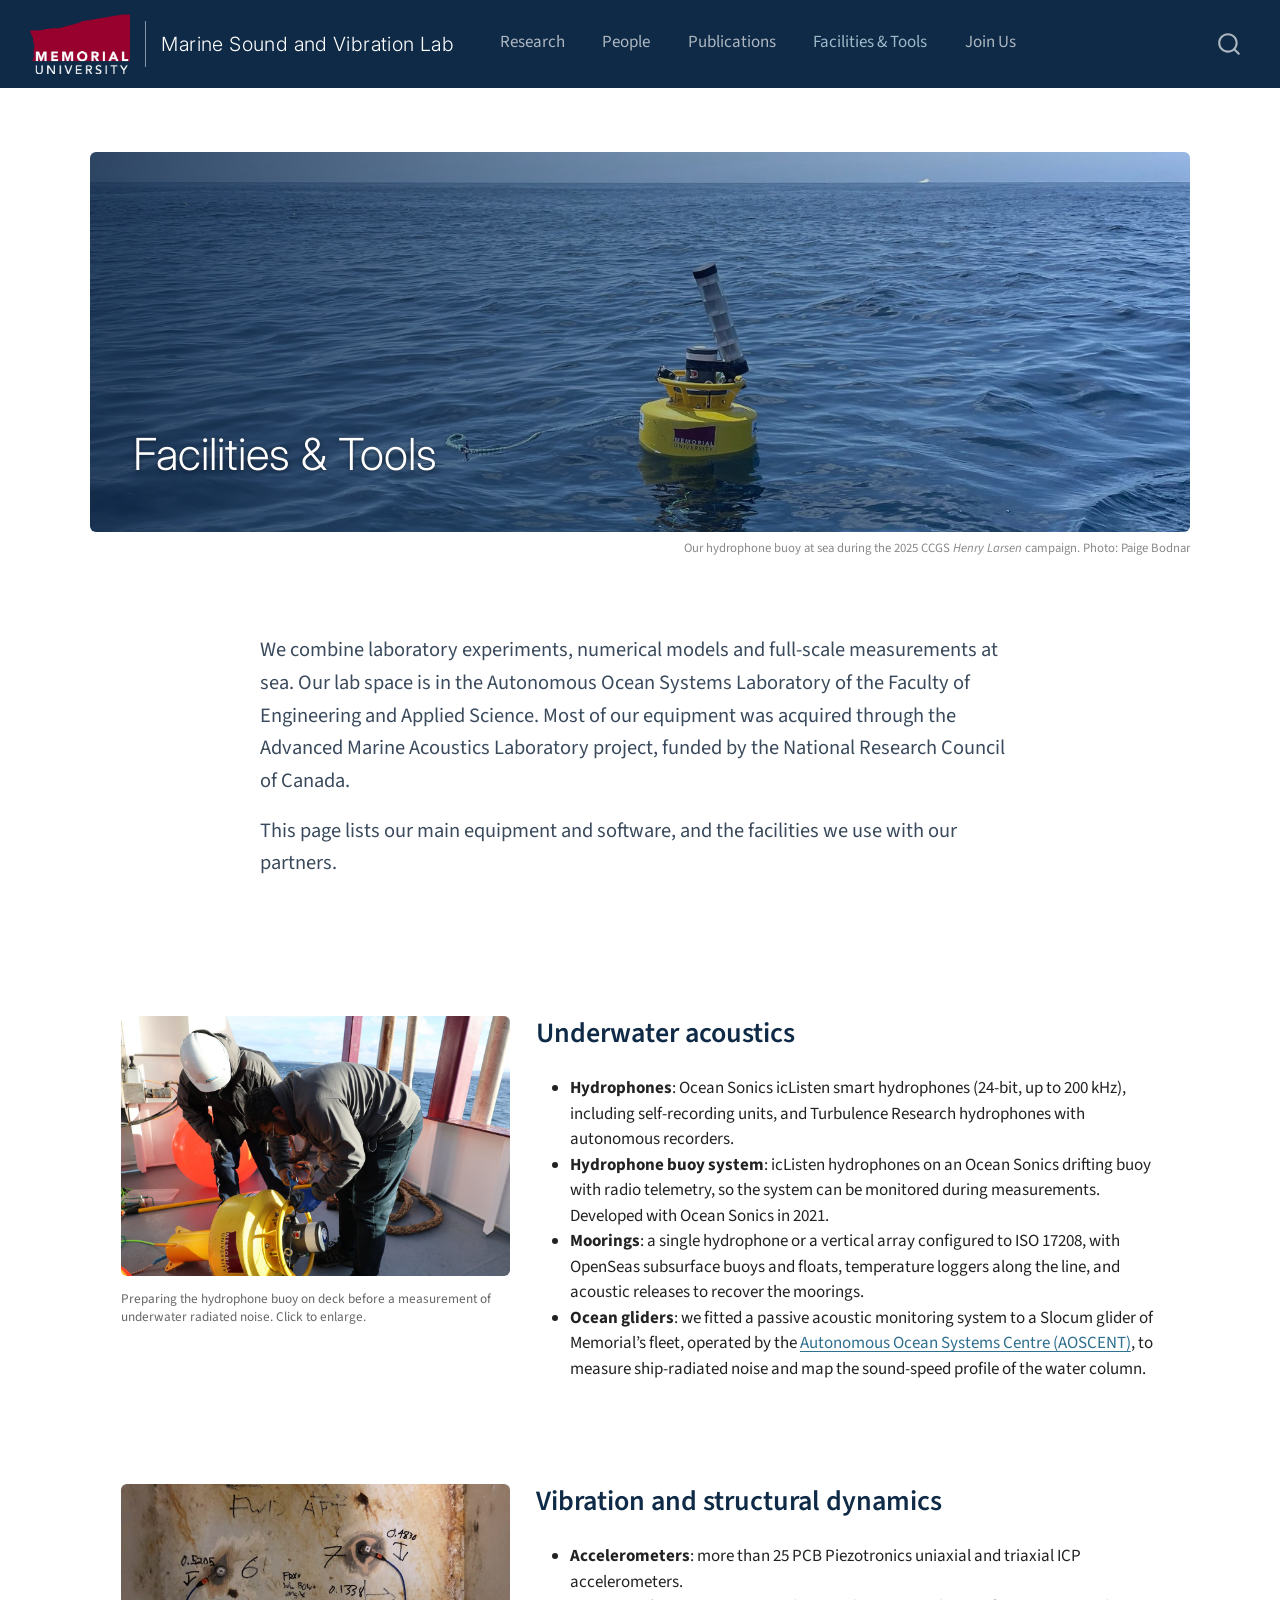
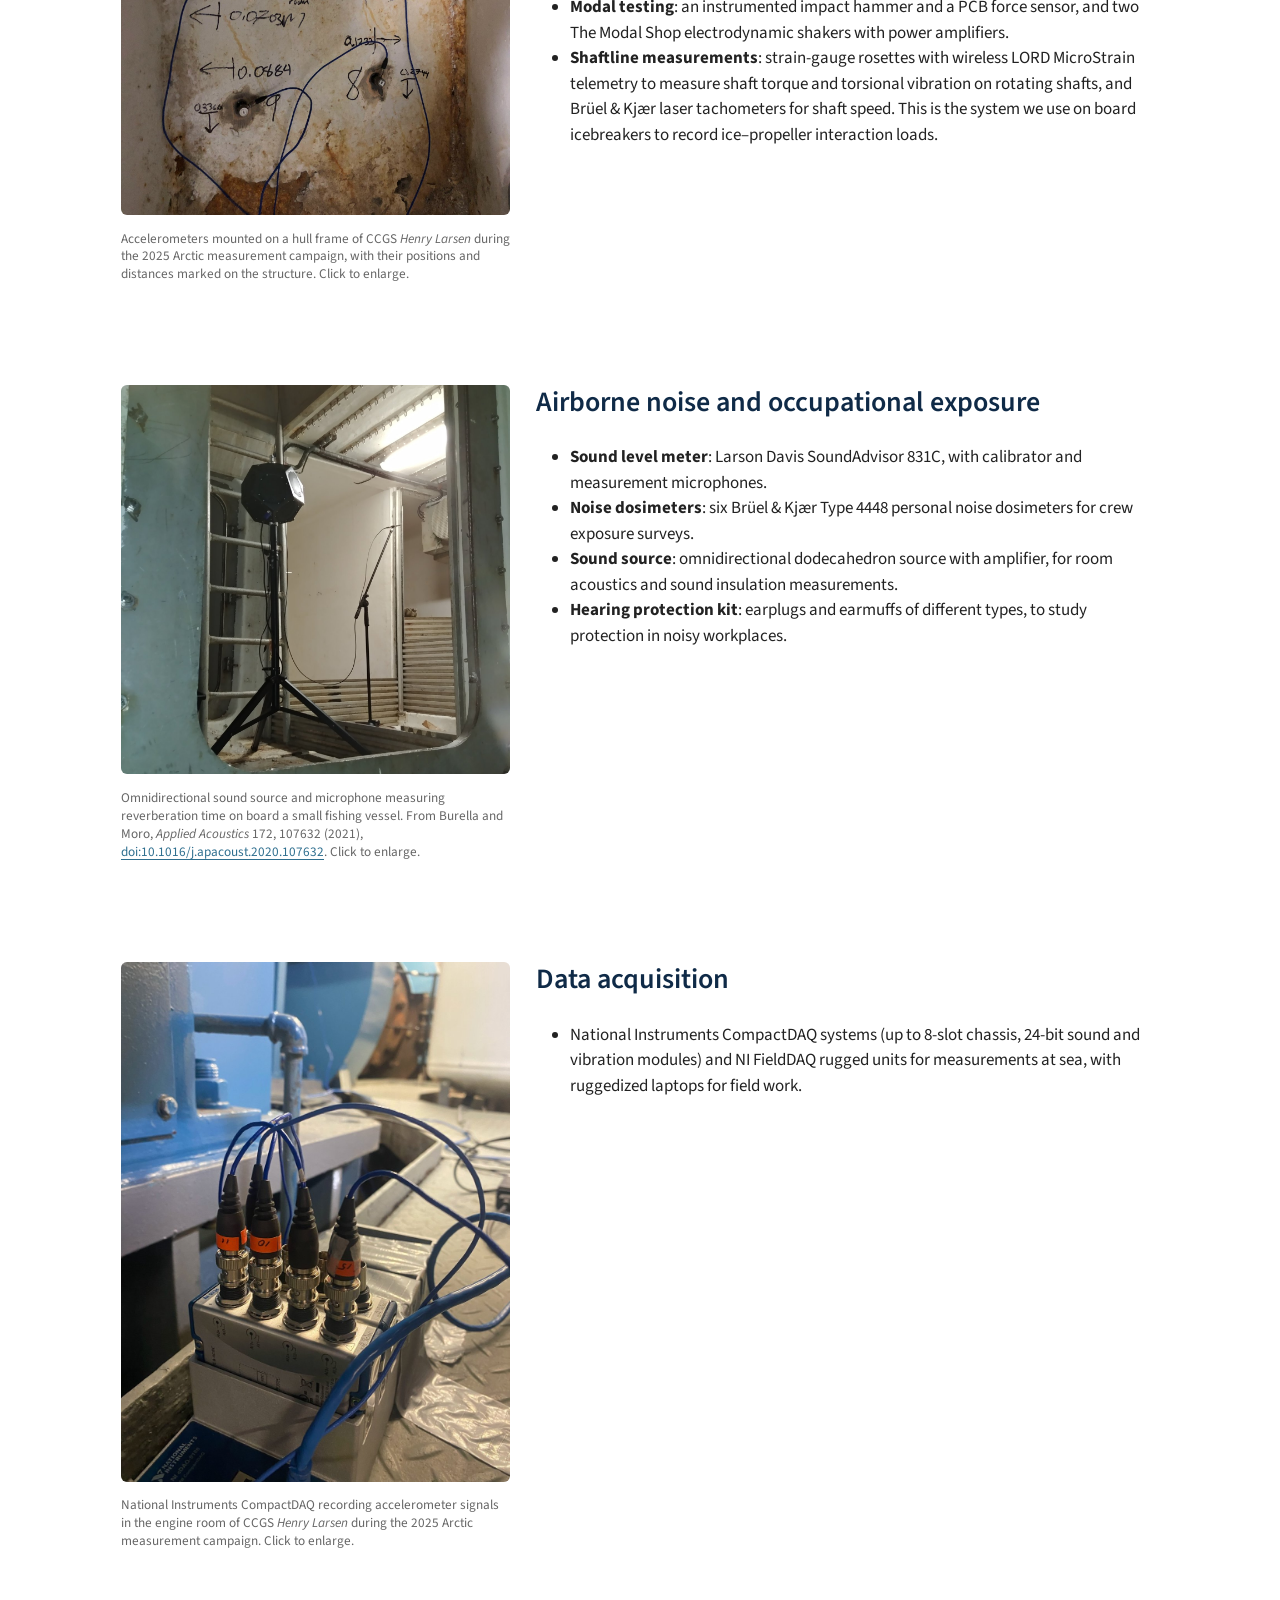
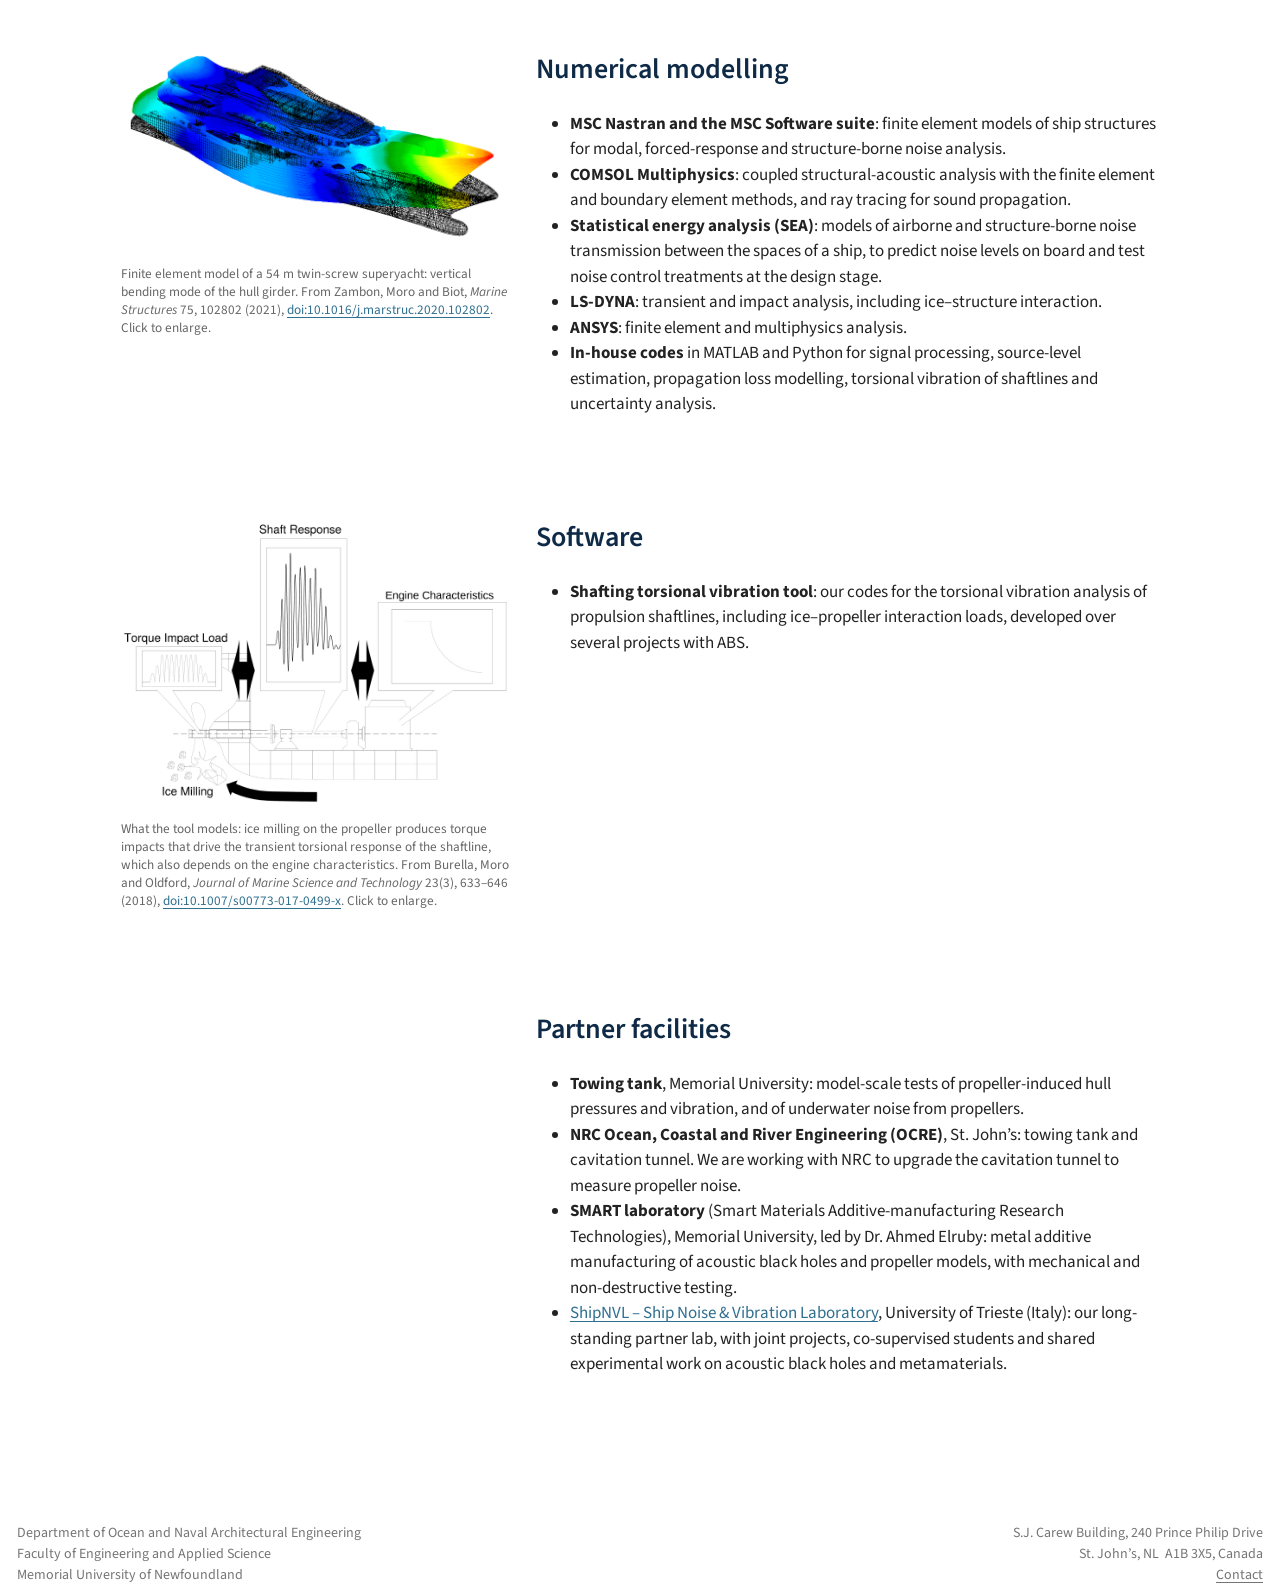
==== facilities.html @ edc59d56 "Built site for gh-pages" ====
<!DOCTYPE html>
<html xmlns="http://www.w3.org/1999/xhtml" lang="en" xml:lang="en"><head>

<meta charset="utf-8">
<meta name="generator" content="quarto-1.11.9">

<meta name="viewport" content="width=device-width, initial-scale=1.0, user-scalable=yes">


<title>Facilities &amp; Tools – Marine Sound and Vibration Lab</title>
<style>
/* Default styles provided by pandoc.
** See https://pandoc.org/MANUAL.html#variables-for-html for config info.
*/
span.smallcaps{font-variant: small-caps;}
div.columns{display: flex; gap: 1.5em;}
div.column{flex: auto;}
@media screen {
div.columns{gap: min(4vw, 1.5em);}
div.column{overflow-x: auto;}
}
div.hanging-indent{margin-left: 1.5em; text-indent: -1.5em;}
ul.task-list{list-style: none;}
ul.task-list li input[type="checkbox"] {
  width: 0.8em;
  margin: 0 0.8em 0.2em -1em; /* quarto-specific, see https://github.com/quarto-dev/quarto-cli/issues/4556 */ 
  vertical-align: middle;
}
</style>


<script src="site_libs/quarto-nav/quarto-nav.js"></script>
<script src="site_libs/quarto-nav/headroom.min.js"></script>
<script src="site_libs/clipboard/clipboard.min.js"></script>
<script src="site_libs/quarto-search/autocomplete.umd.js"></script>
<script src="site_libs/quarto-search/fuse.min.js"></script>
<script src="site_libs/quarto-search/quarto-search.js"></script>
<meta name="quarto:offset" content="./">
<link href="./images/favicon-msvl.png" rel="icon" type="image/png">
<script src="site_libs/quarto-html/quarto.js" type="module"></script>
<script src="site_libs/quarto-html/tabsets/tabsets.js" type="module"></script>
<script src="site_libs/quarto-html/scrollable-regions/scrollable-regions.js" type="module"></script>
<script src="site_libs/quarto-html/popper.min.js"></script>
<script src="site_libs/quarto-html/tippy.umd.min.js"></script>
<script src="site_libs/quarto-html/anchor.min.js"></script>
<link href="site_libs/quarto-html/tippy.css" rel="stylesheet">
<link href="site_libs/quarto-html/quarto-syntax-highlighting-63b5708e65d6cd79cd7618c58d0c21e7.css" rel="stylesheet" id="quarto-text-highlighting-styles">
<script src="site_libs/bootstrap/bootstrap.min.js"></script>
<link href="site_libs/bootstrap/bootstrap-icons.css" rel="stylesheet">
<link href="site_libs/bootstrap/bootstrap-6a48e22c95ae61c254e69b6c2d046a17.min.css" rel="stylesheet" append-hash="true" id="quarto-bootstrap" data-mode="light">
<script src="site_libs/quarto-contrib/glightbox/glightbox.min.js"></script>
<link href="site_libs/quarto-contrib/glightbox/glightbox.min.css" rel="stylesheet">
<link href="site_libs/quarto-contrib/glightbox/lightbox.css" rel="stylesheet">
<script id="quarto-search-options" type="application/json">{
  "location": "navbar",
  "copy-button": false,
  "collapse-after": 3,
  "panel-placement": "end",
  "type": "overlay",
  "limit": 50,
  "keyboard-shortcut": [
    "f",
    "/",
    "s"
  ],
  "show-item-context": false,
  "language": {
    "search-no-results-text": "No results",
    "search-matching-documents-text": "matching documents",
    "search-copy-link-title": "Copy link to search",
    "search-hide-matches-text": "Hide additional matches",
    "search-more-match-text": "more match in this document",
    "search-more-matches-text": "more matches in this document",
    "search-clear-button-title": "Clear",
    "search-text-placeholder": "",
    "search-detached-cancel-button-title": "Cancel",
    "search-submit-button-title": "Submit",
    "search-label": "Search"
  }
}</script>
<style>html{ scroll-behavior: smooth; }</style>


</head>

<body class="nav-fixed fullcontent quarto-light"><a id="quarto-skip-link" class="visually-hidden-focusable" href="#quarto-document-content">Skip to main content</a>

<div id="quarto-search-results"></div>
  <header id="quarto-header" class="headroom fixed-top">
    <nav class="navbar navbar-expand-lg " data-bs-theme="dark" aria-label="Site">
      <div class="navbar-container container-fluid">
      <div class="navbar-brand-container mx-auto">
    <a href="https://www.mun.ca" class="navbar-brand navbar-brand-logo">
    <img src="./images/MUN_Logo_Pantone_white_text.png" alt="" class="navbar-logo light-content">
    <img src="./images/MUN_Logo_Pantone_white_text.png" alt="" class="navbar-logo dark-content">
    </a>
  </div>
          <button class="navbar-toggler" type="button" data-bs-toggle="collapse" data-bs-target="#navbarCollapse" aria-controls="navbarCollapse" aria-expanded="false" aria-label="Toggle navigation" onclick="if (window.quartoToggleHeadroom) { window.quartoToggleHeadroom(); }">
  <span class="navbar-toggler-icon"></span>
</button>
          <div class="collapse navbar-collapse" id="navbarCollapse">
            <ul class="navbar-nav navbar-nav-scroll me-auto">
  <li class="nav-item">
    <a class="nav-link" href="./index.html"> 
<span class="menu-text">Marine Sound and Vibration Lab</span></a>
  </li>  
  <li class="nav-item">
    <a class="nav-link" href="./research.html"> 
<span class="menu-text">Research</span></a>
  </li>  
  <li class="nav-item">
    <a class="nav-link" href="./people.html"> 
<span class="menu-text">People</span></a>
  </li>  
  <li class="nav-item">
    <a class="nav-link" href="./publications.html"> 
<span class="menu-text">Publications</span></a>
  </li>  
  <li class="nav-item">
    <a class="nav-link active" href="./facilities.html" aria-current="page"> 
<span class="menu-text">Facilities &amp; Tools</span></a>
  </li>  
  <li class="nav-item">
    <a class="nav-link" href="./join.html"> 
<span class="menu-text">Join Us</span></a>
  </li>  
</ul>
          </div> <!-- /navcollapse -->
            <div class="quarto-navbar-tools">
</div>
            <div id="quarto-search" class="" title="Search"></div>
      </div> <!-- /container-fluid -->
    </nav>
</header>
<!-- content -->
<div id="quarto-content" class="quarto-container page-columns page-rows-contents page-layout-article page-navbar">
<!-- sidebar -->
<!-- margin-sidebar -->
    
<!-- main -->
<main class="content page-columns page-full" id="quarto-document-content" tabindex="-1"><header id="title-block-header" class="quarto-title-block"></header>




<style>
.facilities-banner { background-image:
  linear-gradient(90deg, rgba(12,35,64,.80) 0%, rgba(12,35,64,.40) 45%, rgba(12,35,64,0) 100%),
  url("images/facilities-banner-buoy-level.jpg");
  min-height: 380px; margin-top: 1rem; margin-bottom: 0; align-items: flex-end; background-position: center 50%; }
.facilities-banner h1 { font-family: 'Inter', sans-serif; font-weight: 300; font-size: 2.6rem; margin: 0; text-shadow: 0 1px 4px rgba(0,0,0,.45); }
@media (max-width: 768px) { .facilities-banner { min-height: 240px; } }
.banner-credit { font-size: .75rem; color: #888; text-align: right; margin-top: .4rem; }
</style>
<section id="facilities-tools" class="level1 hero hero-photo facilities-banner column-page">
<h1>Facilities &amp; Tools</h1>
</section>
<div class="banner-credit column-page">
<p>Our hydrophone buoy at sea during the 2025 CCGS <em>Henry Larsen</em> campaign. Photo: Paige Bodnar</p>
</div>
<div class="intro">
<p>We combine laboratory experiments, numerical models and full-scale measurements at sea. Our lab space is in the Autonomous Ocean Systems Laboratory of the Faculty of Engineering and Applied Science. Most of our equipment was acquired through the Advanced Marine Acoustics Laboratory project, funded by the National Research Council of Canada.</p>
<p>This page lists our main equipment and software, and the facilities we use with our partners.</p>
</div>
<div class="theme">
<div class="quarto-figure quarto-figure-center">
<figure class="figure">
<p><a href="images/facilities-buoy.jpg" class="lightbox" data-gallery="quarto-lightbox-gallery-1" title="Preparing the hydrophone buoy on deck before a measurement of underwater radiated noise. Click to enlarge."><img src="images/facilities-buoy.jpg" class="img-fluid figure-img" alt="Two researchers on a ship deck fitting a hydrophone to the yellow Memorial University buoy"></a></p>
<figcaption>Preparing the hydrophone buoy on deck before a measurement of underwater radiated noise. Click to enlarge.</figcaption>
</figure>
</div>
<section id="underwater-acoustics" class="level2">
<h2 class="anchored" data-anchor-id="underwater-acoustics">Underwater acoustics</h2>
<ul>
<li><strong>Hydrophones</strong>: Ocean Sonics icListen smart hydrophones (24-bit, up to 200 kHz), including self-recording units, and Turbulence Research hydrophones with autonomous recorders.</li>
<li><strong>Hydrophone buoy system</strong>: icListen hydrophones on an Ocean Sonics drifting buoy with radio telemetry, so the system can be monitored during measurements. Developed with Ocean Sonics in 2021.</li>
<li><strong>Moorings</strong>: a single hydrophone or a vertical array configured to ISO 17208, with OpenSeas subsurface buoys and floats, temperature loggers along the line, and acoustic releases to recover the moorings.</li>
<li><strong>Ocean gliders</strong>: we fitted a passive acoustic monitoring system to a Slocum glider of Memorial’s fleet, operated by the <a href="https://mun.ca/engineering/research/centres-and-facilities/research-laboratories/ocean-and-naval-architecture-engineering/autonomous-ocean-systems-centre-aoscent/">Autonomous Ocean Systems Centre (AOSCENT)</a>, to measure ship-radiated noise and map the sound-speed profile of the water column.</li>
</ul>
</section>
</div>
<div class="theme">
<div class="quarto-figure quarto-figure-center">
<figure class="figure">
<p><a href="images/facilities-accelerometers.jpg" class="lightbox" data-gallery="quarto-lightbox-gallery-2" title="Accelerometers mounted on a hull frame of CCGS Henry Larsen during the 2025 Arctic measurement campaign, with their positions and distances marked on the structure. Click to enlarge."><img src="images/facilities-accelerometers.jpg" class="img-fluid figure-img" alt="Four accelerometers with blue cables glued to a painted steel hull frame, with hand-written position numbers and distances"></a></p>
<figcaption>Accelerometers mounted on a hull frame of CCGS <em>Henry Larsen</em> during the 2025 Arctic measurement campaign, with their positions and distances marked on the structure. Click to enlarge.</figcaption>
</figure>
</div>
<section id="vibration-and-structural-dynamics" class="level2">
<h2 class="anchored" data-anchor-id="vibration-and-structural-dynamics">Vibration and structural dynamics</h2>
<ul>
<li><strong>Accelerometers</strong>: more than 25 PCB Piezotronics uniaxial and triaxial ICP accelerometers.</li>
<li><strong>Modal testing</strong>: an instrumented impact hammer and a PCB force sensor, and two The Modal Shop electrodynamic shakers with power amplifiers.</li>
<li><strong>Shaftline measurements</strong>: strain-gauge rosettes with wireless LORD MicroStrain telemetry to measure shaft torque and torsional vibration on rotating shafts, and Brüel &amp; Kjær laser tachometers for shaft speed. This is the system we use on board icebreakers to record ice–propeller interaction loads.</li>
</ul>
</section>
</div>
<div class="theme">
<div class="quarto-figure quarto-figure-center">
<figure class="figure">
<p><a href="images/facilities-dodecahedron.jpg" class="lightbox" data-gallery="quarto-lightbox-gallery-3" title="Omnidirectional sound source and microphone measuring reverberation time on board a small fishing vessel. From Burella and Moro, Applied Acoustics 172, 107632 (2021), doi:10.1016/j.apacoust.2020.107632. Click to enlarge."><img src="images/facilities-dodecahedron.jpg" class="img-fluid figure-img" alt="Dodecahedron loudspeaker on a tripod and a microphone on a stand inside a compartment of a fishing vessel"></a></p>
<figcaption>Omnidirectional sound source and microphone measuring reverberation time on board a small fishing vessel. From Burella and Moro, <em>Applied Acoustics</em> 172, 107632 (2021), <a href="https://doi.org/10.1016/j.apacoust.2020.107632">doi:10.1016/j.apacoust.2020.107632</a>. Click to enlarge.</figcaption>
</figure>
</div>
<section id="airborne-noise-and-occupational-exposure" class="level2">
<h2 class="anchored" data-anchor-id="airborne-noise-and-occupational-exposure">Airborne noise and occupational exposure</h2>
<ul>
<li><strong>Sound level meter</strong>: Larson Davis SoundAdvisor 831C, with calibrator and measurement microphones.</li>
<li><strong>Noise dosimeters</strong>: six Brüel &amp; Kjær Type 4448 personal noise dosimeters for crew exposure surveys.</li>
<li><strong>Sound source</strong>: omnidirectional dodecahedron source with amplifier, for room acoustics and sound insulation measurements.</li>
<li><strong>Hearing protection kit</strong>: earplugs and earmuffs of different types, to study protection in noisy workplaces.</li>
</ul>
</section>
</div>
<div class="theme">
<div class="quarto-figure quarto-figure-center">
<figure class="figure">
<p><a href="images/facilities-daq.jpg" class="lightbox" data-gallery="quarto-lightbox-gallery-4" title="National Instruments CompactDAQ recording accelerometer signals in the engine room of CCGS Henry Larsen during the 2025 Arctic measurement campaign. Click to enlarge."><img src="images/facilities-daq.jpg" class="img-fluid figure-img" alt="Grey NI 9234 data acquisition module with four labelled BNC cables, on a CompactDAQ chassis in an engine room"></a></p>
<figcaption>National Instruments CompactDAQ recording accelerometer signals in the engine room of CCGS <em>Henry Larsen</em> during the 2025 Arctic measurement campaign. Click to enlarge.</figcaption>
</figure>
</div>
<section id="data-acquisition" class="level2">
<h2 class="anchored" data-anchor-id="data-acquisition">Data acquisition</h2>
<ul>
<li>National Instruments CompactDAQ systems (up to 8-slot chassis, 24-bit sound and vibration modules) and NI FieldDAQ rugged units for measurements at sea, with ruggedized laptops for field work.</li>
</ul>
</section>
</div>
<div class="theme">
<div class="quarto-figure quarto-figure-center">
<figure class="figure">
<p><a href="images/fe-superyacht-bending.png" class="lightbox" data-gallery="quarto-lightbox-gallery-5" title="Finite element model of a 54 m twin-screw superyacht: vertical bending mode of the hull girder. From Zambon, Moro and Biot, Marine Structures 75, 102802 (2021), doi:10.1016/j.marstruc.2020.102802. Click to enlarge."><img src="images/fe-superyacht-bending.png" class="img-fluid figure-img" alt="Finite element model of a superyacht showing the deformed shape of the hull in its vertical bending mode, coloured by displacement"></a></p>
<figcaption>Finite element model of a 54 m twin-screw superyacht: vertical bending mode of the hull girder. From Zambon, Moro and Biot, <em>Marine Structures</em> 75, 102802 (2021), <a href="https://doi.org/10.1016/j.marstruc.2020.102802">doi:10.1016/j.marstruc.2020.102802</a>. Click to enlarge.</figcaption>
</figure>
</div>
<section id="numerical-modelling" class="level2">
<h2 class="anchored" data-anchor-id="numerical-modelling">Numerical modelling</h2>
<ul>
<li><strong>MSC Nastran and the MSC Software suite</strong>: finite element models of ship structures for modal, forced-response and structure-borne noise analysis.</li>
<li><strong>COMSOL Multiphysics</strong>: coupled structural-acoustic analysis with the finite element and boundary element methods, and ray tracing for sound propagation.</li>
<li><strong>Statistical energy analysis (SEA)</strong>: models of airborne and structure-borne noise transmission between the spaces of a ship, to predict noise levels on board and test noise control treatments at the design stage.</li>
<li><strong>LS-DYNA</strong>: transient and impact analysis, including ice–structure interaction.</li>
<li><strong>ANSYS</strong>: finite element and multiphysics analysis.</li>
<li><strong>In-house codes</strong> in MATLAB and Python for signal processing, source-level estimation, propagation loss modelling, torsional vibration of shaftlines and uncertainty analysis.</li>
</ul>
</section>
</div>
<div class="theme">
<div class="quarto-figure quarto-figure-center">
<figure class="figure">
<p><a href="images/software-shaftline-schematic.png" class="lightbox" data-gallery="quarto-lightbox-gallery-6" title="What the tool models: ice milling on the propeller produces torque impacts that drive the transient torsional response of the shaftline, which also depends on the engine characteristics. From Burella, Moro and Oldford, Journal of Marine Science and Technology 23(3), 633–646 (2018), doi:10.1007/s00773-017-0499-x. Click to enlarge."><img src="images/software-shaftline-schematic.png" class="img-fluid figure-img" alt="Schematic of a ship propulsion shaftline from propeller to engine, with inset plots of the ice-induced torque impact load, the shaft torsional response and the engine torque-speed characteristic"></a></p>
<figcaption>What the tool models: ice milling on the propeller produces torque impacts that drive the transient torsional response of the shaftline, which also depends on the engine characteristics. From Burella, Moro and Oldford, <em>Journal of Marine Science and Technology</em> 23(3), 633–646 (2018), <a href="https://doi.org/10.1007/s00773-017-0499-x">doi:10.1007/s00773-017-0499-x</a>. Click to enlarge.</figcaption>
</figure>
</div>
<section id="software" class="level2">
<h2 class="anchored" data-anchor-id="software">Software</h2>
<ul>
<li><strong>Shafting torsional vibration tool</strong>: our codes for the torsional vibration analysis of propulsion shaftlines, including ice–propeller interaction loads, developed over several projects with ABS. <!-- Add the link to the repository here when the tool is released. --></li>
</ul>
</section>
</div>
<div class="theme">
<div>

</div>
<section id="partner-facilities" class="level2">
<h2 class="anchored" data-anchor-id="partner-facilities">Partner facilities</h2>
<ul>
<li><strong>Towing tank</strong>, Memorial University: model-scale tests of propeller-induced hull pressures and vibration, and of underwater noise from propellers.</li>
<li><strong>NRC Ocean, Coastal and River Engineering (OCRE)</strong>, St.&nbsp;John’s: towing tank and cavitation tunnel. We are working with NRC to upgrade the cavitation tunnel to measure propeller noise.</li>
<li><strong>SMART laboratory</strong> (Smart Materials Additive-manufacturing Research Technologies), Memorial University, led by Dr.&nbsp;Ahmed Elruby: metal additive manufacturing of acoustic black holes and propeller models, with mechanical and non-destructive testing.</li>
<li><a href="https://shipnvl.units.it">ShipNVL – Ship Noise &amp; Vibration Laboratory</a>, University of Trieste (Italy): our long-standing partner lab, with joint projects, co-supervised students and shared experimental work on acoustic black holes and metamaterials.</li>
</ul>
</section>
</div>



</main> <!-- /main -->
<!-- Builds email links when a person views the page, so simple spam bots can't read the address. -->
<script>
document.addEventListener('DOMContentLoaded', function () {
  document.querySelectorAll('.obf-email').forEach(function (el) {
    var addr = el.dataset.u + '@' + el.dataset.d;
    var a = document.createElement('a');
    a.href = 'mailto:' + addr + (el.dataset.s ? '?subject=' + encodeURIComponent(el.dataset.s) : '');
    a.textContent = addr;
    a.style.fontWeight = '600';
    el.replaceWith(a);
  });
});
</script>
<script id="quarto-html-after-body" type="application/javascript">
  window.document.addEventListener("DOMContentLoaded", function (event) {
    const icon = "";
    const anchorJS = new window.AnchorJS();
    anchorJS.options = {
      placement: 'right',
      icon: icon
    };
    anchorJS.add('.anchored');
    const isCodeAnnotation = (el) => {
      for (const clz of el.classList) {
        if (clz.startsWith('code-annotation-')) {                     
          return true;
        }
      }
      return false;
    }
    const onCopySuccess = function(e) {
      // button target
      const button = e.trigger;
      // don't keep focus
      button.blur();
      // flash "checked"
      button.classList.add('code-copy-button-checked');
      var currentTitle = button.getAttribute("title");
      button.setAttribute("title", "Copied!");
      let tooltip;
      if (window.bootstrap) {
        button.setAttribute("data-bs-toggle", "tooltip");
        button.setAttribute("data-bs-placement", "left");
        button.setAttribute("data-bs-title", "Copied!");
        tooltip = new bootstrap.Tooltip(button, 
          { trigger: "manual", 
            customClass: "code-copy-button-tooltip",
            offset: [0, -8]});
        tooltip.show();    
      }
      setTimeout(function() {
        if (tooltip) {
          tooltip.hide();
          button.removeAttribute("data-bs-title");
          button.removeAttribute("data-bs-toggle");
          button.removeAttribute("data-bs-placement");
        }
        button.setAttribute("title", currentTitle);
        button.classList.remove('code-copy-button-checked');
      }, 1000);
      // clear code selection
      e.clearSelection();
    }
    const getTextToCopy = function(trigger) {
      const outerScaffold = trigger.parentElement.cloneNode(true);
      const codeEl = outerScaffold.querySelector('code');
      for (const childEl of codeEl.children) {
        if (isCodeAnnotation(childEl)) {
          childEl.remove();
        }
      }
      return codeEl.innerText;
    }
    const clipboard = new window.ClipboardJS('.code-copy-button:not([data-in-quarto-modal])', {
      text: getTextToCopy
    });
    clipboard.on('success', onCopySuccess);
    if (window.document.getElementById('quarto-embedded-source-code-modal')) {
      const clipboardModal = new window.ClipboardJS('.code-copy-button[data-in-quarto-modal]', {
        text: getTextToCopy,
        container: window.document.getElementById('quarto-embedded-source-code-modal')
      });
      clipboardModal.on('success', onCopySuccess);
    }
      var localhostRegex = new RegExp(/^(?:http|https):\/\/localhost\:?[0-9]*\//);
      var mailtoRegex = new RegExp(/^mailto:/);
        var filterRegex = new RegExp("https:\/\/msvlab\.ca");
      var isInternal = (href) => {
          return filterRegex.test(href) || localhostRegex.test(href) || mailtoRegex.test(href);
      }
      // Inspect non-navigation links and adorn them if external
      window.quartoDecorateExternalLinks = function (root) {
     var links = (root || window.document).querySelectorAll('a[href]:not(.nav-link):not(.navbar-brand):not(.toc-action):not(.sidebar-link):not(.sidebar-item-toggle):not(.pagination-link):not(.no-external):not([aria-hidden]):not(.dropdown-item):not(.quarto-navigation-tool):not(.about-link)');
      for (var i=0; i<links.length; i++) {
        const link = links[i];
        if (!isInternal(link.href)) {
          // undo the damage that might have been done by quarto-nav.js in the case of
          // links that we want to consider external
          if (link.dataset.originalHref !== undefined) {
            link.href = link.dataset.originalHref;
          }
          if (!link.classList.contains('no-external-icon')) {
          }
        }
      }
      };
      window.quartoDecorateExternalLinks(window.document);
    // Esc closes the popup (WCAG 1.4.13) and focus leaving both trigger and
    // popup closes it (WCAG 2.4.11); tippy handles neither for interactive popups.
    const hideOnEscAndFocusOut = {
      name: 'hideOnEscAndFocusOut',
      defaultValue: true,
      fn(instance) {
        const dismiss = () => {
          // A show scheduled by the trigger delay would otherwise reopen it
          instance.clearDelayTimeouts();
          instance.hide();
        };
        const onKeyDown = (event) => {
          if (event.key !== 'Escape') {
            return;
          }
          // Keep Esc from also reaching page handlers (e.g. reveal.js overview),
          // except an open reveal.js slide menu, which Esc should close too.
          // The menu handles keys only when its keyboard option is on.
          const menuHandlesEsc = window.Reveal?.getPlugin?.('menu')?.isOpen() &&
            window.Reveal.getConfig().menu?.keyboard !== false;
          if (!menuHandlesEsc) {
            event.stopPropagation();
          }
          if (instance.popper.contains(window.document.activeElement)) {
            // Disabled while refocusing so the focus trigger does not reopen it
            instance.disable();
            instance.reference.focus();
            instance.enable();
          }
          dismiss();
        };
        const onFocusOut = (event) => {
          const target = event.relatedTarget;
          if (target && !instance.reference.contains(target) &&
              !instance.popper.contains(target)) {
            dismiss();
          }
        };
        // On the trigger too: a click trigger (code-annotations: select) has no
        // blur handling. Attached for the instance's lifetime so leaving the
        // trigger also cancels a show still pending on the trigger delay.
        instance.reference.addEventListener('focusout', onFocusOut);
        return {
          onShow() {
            window.document.addEventListener('keydown', onKeyDown, true);
            instance.popper.addEventListener('focusout', onFocusOut);
          },
          onHide() {
            window.document.removeEventListener('keydown', onKeyDown, true);
            instance.popper.removeEventListener('focusout', onFocusOut);
          },
          onDestroy() {
            instance.reference.removeEventListener('focusout', onFocusOut);
          },
        };
      },
    };
    function tippyHover(el, contentFn, onTriggerFn, onUntriggerFn) {
      const config = {
        allowHTML: true,
        maxWidth: 500,
        delay: 100,
        arrow: false,
        appendTo: function(el) {
            return el.parentElement;
        },
        interactive: true,
        interactiveBorder: 10,
        theme: 'quarto',
        placement: 'bottom-start',
        plugins: [hideOnEscAndFocusOut],
      };
      if (contentFn) {
        config.content = contentFn;
      }
      if (onTriggerFn) {
        config.onTrigger = onTriggerFn;
      }
      if (onUntriggerFn) {
        config.onUntrigger = onUntriggerFn;
      }
      window.tippy(el, config); 
    }
    const noterefs = window.document.querySelectorAll('a[role="doc-noteref"]');
    for (var i=0; i<noterefs.length; i++) {
      const ref = noterefs[i];
      tippyHover(ref, function() {
        // use id or data attribute instead here
        let href = ref.getAttribute('data-footnote-href') || ref.getAttribute('href');
        try { href = new URL(href).hash; } catch {}
        const id = href.replace(/^#\/?/, "");
        const note = window.document.getElementById(id);
        if (note) {
          return note.innerHTML;
        } else {
          return "";
        }
      });
    }
    const xrefs = window.document.querySelectorAll('a.quarto-xref');
    const processXRef = (id, note) => {
      // Strip column container classes
      const stripColumnClz = (el) => {
        el.classList.remove("page-full", "page-columns");
        if (el.children) {
          for (const child of el.children) {
            stripColumnClz(child);
          }
        }
      }
      stripColumnClz(note)
      if (id === null || id.startsWith('sec-')) {
        // Special case sections, only their first couple elements
        const container = document.createElement("div");
        if (note.children && note.children.length > 2) {
          container.appendChild(note.children[0].cloneNode(true));
          for (let i = 1; i < note.children.length; i++) {
            const child = note.children[i];
            if (child.tagName === "P" && child.innerText === "") {
              continue;
            } else {
              container.appendChild(child.cloneNode(true));
              break;
            }
          }
          if (window.Quarto?.typesetMath) {
            window.Quarto.typesetMath(container);
          }
          return container.innerHTML
        } else {
          if (window.Quarto?.typesetMath) {
            window.Quarto.typesetMath(note);
          }
          return note.innerHTML;
        }
      } else {
        // Remove any anchor links if they are present
        const anchorLink = note.querySelector('a.anchorjs-link');
        if (anchorLink) {
          anchorLink.remove();
        }
        if (window.Quarto?.typesetMath) {
          window.Quarto.typesetMath(note);
        }
        if (note.classList.contains("callout")) {
          return note.outerHTML;
        } else {
          return note.innerHTML;
        }
      }
    }
    for (var i=0; i<xrefs.length; i++) {
      const xref = xrefs[i];
      tippyHover(xref, undefined, function(instance) {
        instance.disable();
        let url = xref.getAttribute('href');
        let hash = undefined; 
        if (url.startsWith('#')) {
          hash = url;
        } else {
          try { hash = new URL(url).hash; } catch {}
        }
        if (hash) {
          const id = hash.replace(/^#\/?/, "");
          const note = window.document.getElementById(id);
          if (note !== null) {
            try {
              const html = processXRef(id, note.cloneNode(true));
              instance.setContent(html);
            } finally {
              instance.enable();
              instance.show();
            }
          } else {
            // See if we can fetch this
            fetch(url.split('#')[0])
            .then(res => res.text())
            .then(html => {
              const parser = new DOMParser();
              const htmlDoc = parser.parseFromString(html, "text/html");
              const note = htmlDoc.getElementById(id);
              if (note !== null) {
                const html = processXRef(id, note);
                instance.setContent(html);
              } 
            }).finally(() => {
              instance.enable();
              instance.show();
            });
          }
        } else {
          // See if we can fetch a full url (with no hash to target)
          // This is a special case and we should probably do some content thinning / targeting
          fetch(url)
          .then(res => res.text())
          .then(html => {
            const parser = new DOMParser();
            const htmlDoc = parser.parseFromString(html, "text/html");
            const note = htmlDoc.querySelector('main.content');
            if (note !== null) {
              // This should only happen for chapter cross references
              // (since there is no id in the URL)
              // remove the first header
              if (note.children.length > 0 && note.children[0].tagName === "HEADER") {
                note.children[0].remove();
              }
              const html = processXRef(null, note);
              instance.setContent(html);
            } 
          }).finally(() => {
            instance.enable();
            instance.show();
          });
        }
      }, function(instance) {
      });
    }
        let selectedAnnoteEl;
        const selectorForAnnotation = ( cell, annotation) => {
          let cellAttr = 'data-code-cell="' + cell + '"';
          let lineAttr = 'data-code-annotation="' +  annotation + '"';
          const selector = 'span[' + cellAttr + '][' + lineAttr + ']';
          return selector;
        }
        const selectCodeLines = (annoteEl) => {
          const doc = window.document;
          const targetCell = annoteEl.getAttribute("data-target-cell");
          const targetAnnotation = annoteEl.getAttribute("data-target-annotation");
          const annoteSpan = window.document.querySelector(selectorForAnnotation(targetCell, targetAnnotation));
          const lines = annoteSpan.getAttribute("data-code-lines").split(",");
          const lineIds = lines.map((line) => {
            return targetCell + "-" + line;
          })
          // Each band is positioned against its own containing block, which is
          // not the offsetParent of the lines, so place it from client rects.
          const placeBand = (band, firstEl, lastEl, codeBlock) => {
            const container = band.offsetParent;
            if (container === null) {
              return;
            }
            const containerRect = container.getBoundingClientRect();
            // Reveal.js scales slides with a transform, so convert client
            // pixels back to the CSS pixels of the container.
            const scale = containerRect.height / container.offsetHeight || 1;
            const firstRect = firstEl.getBoundingClientRect();
            const lastRect = lastEl.getBoundingClientRect();
            const top = (firstRect.top - containerRect.top) / scale - container.clientTop + container.scrollTop;
            const height = (lastRect.bottom - firstRect.top) / scale;
            band.style.top = top - 2 + "px";
            band.style.height = height + 4 + "px";
            if (codeBlock) {
              // Without the copy button wrapper, the containing block is wider
              // than the code block, so span the code block explicitly.
              const blockRect = codeBlock.getBoundingClientRect();
              band.style.left = (blockRect.left - containerRect.left) / scale - container.clientLeft + container.scrollLeft + "px";
              band.style.width = blockRect.width / scale + "px";
            }
          };
          if (lineIds.length > 0) {
            const el = window.document.getElementById(lineIds[0]);
            const lastEl = window.document.getElementById(lineIds[lineIds.length - 1]);
            const parent = el.parentElement.parentElement;
            // cook up a div (if necessary) and position it
            let div = window.document.getElementById("code-annotation-line-highlight");
            if (div === null) {
              div = window.document.createElement("div");
              div.setAttribute("id", "code-annotation-line-highlight");
              div.style.position = 'absolute';
              parent.appendChild(div);
            }
            placeBand(div, el, lastEl, parent.closest("div.sourceCode") || parent);
            let gutterDiv = window.document.getElementById("code-annotation-line-highlight-gutter");
            if (gutterDiv === null) {
              gutterDiv = window.document.createElement("div");
              gutterDiv.setAttribute("id", "code-annotation-line-highlight-gutter");
              gutterDiv.style.position = 'absolute';
              const codeCell = window.document.getElementById(targetCell);
              const gutter = codeCell.querySelector('.code-annotation-gutter');
              gutter.appendChild(gutterDiv);
            }
            placeBand(gutterDiv, el, lastEl);
            selectedAnnoteEl = annoteEl;
          }
        };
        const unselectCodeLines = () => {
          const elementsIds = ["code-annotation-line-highlight", "code-annotation-line-highlight-gutter"];
          elementsIds.forEach((elId) => {
            const div = window.document.getElementById(elId);
            if (div) {
              div.remove();
            }
          });
          selectedAnnoteEl = undefined;
        };
          // Handle positioning of the toggle
      window.addEventListener(
        "resize",
        throttle(() => {
          elRect = undefined;
          if (selectedAnnoteEl) {
            selectCodeLines(selectedAnnoteEl);
          }
        }, 10)
      );
      function throttle(fn, ms) {
      let throttle = false;
      let timer;
        return (...args) => {
          if(!throttle) { // first call gets through
              fn.apply(this, args);
              throttle = true;
          } else { // all the others get throttled
              if(timer) clearTimeout(timer); // cancel #2
              timer = setTimeout(() => {
                fn.apply(this, args);
                timer = throttle = false;
              }, ms);
          }
        };
      }
        // Attach click handler to the DT
        const annoteDls = window.document.querySelectorAll('dt[data-target-cell]');
        for (const annoteDlNode of annoteDls) {
          annoteDlNode.addEventListener('click', (event) => {
            const clickedEl = event.target;
            if (clickedEl !== selectedAnnoteEl) {
              unselectCodeLines();
              const activeEl = window.document.querySelector('dt[data-target-cell].code-annotation-active');
              if (activeEl) {
                activeEl.classList.remove('code-annotation-active');
              }
              selectCodeLines(clickedEl);
              clickedEl.classList.add('code-annotation-active');
            } else {
              // Unselect the line
              unselectCodeLines();
              clickedEl.classList.remove('code-annotation-active');
            }
          });
        }
    const findCites = (el) => {
      const parentEl = el.parentElement;
      if (parentEl) {
        const cites = parentEl.dataset.cites;
        if (cites) {
          return {
            el,
            cites: cites.split(' ')
          };
        } else {
          return findCites(el.parentElement)
        }
      } else {
        return undefined;
      }
    };
    var bibliorefs = window.document.querySelectorAll('a[role="doc-biblioref"]');
    for (var i=0; i<bibliorefs.length; i++) {
      const ref = bibliorefs[i];
      const citeInfo = findCites(ref);
      if (citeInfo) {
        tippyHover(citeInfo.el, function() {
          var popup = window.document.createElement('div');
          citeInfo.cites.forEach(function(cite) {
            var citeDiv = window.document.createElement('div');
            citeDiv.classList.add('hanging-indent');
            citeDiv.classList.add('csl-entry');
            var biblioDiv = window.document.getElementById('ref-' + cite);
            if (biblioDiv) {
              citeDiv.innerHTML = biblioDiv.innerHTML;
            }
            popup.appendChild(citeDiv);
          });
          return popup.innerHTML;
        });
      }
    }
  });
  </script>
  <script type="application/javascript">
  window.quartoScrollableRegionsLabels = {"code":"Scrollable code","output":"Scrollable output"};
  </script>
</div> <!-- /content -->
<footer class="footer">
  <div class="nav-footer">
    <div class="nav-footer-left">
<p>Department of Ocean and Naval Architectural Engineering<br> Faculty of Engineering and Applied Science<br> Memorial University of Newfoundland</p>
</div>   
    <div class="nav-footer-center">
      &nbsp;
    </div>
    <div class="nav-footer-right">
<p>S.J. Carew Building, 240 Prince Philip Drive<br> St.&nbsp;John’s, NL&nbsp; A1B 3X5, Canada<br> <a href="./join.html#how-to-apply">Contact</a></p>
</div>
  </div>
</footer>
<script>var lightboxQuarto = GLightbox({"closeEffect":"zoom","descPosition":"bottom","loop":false,"openEffect":"zoom","selector":".lightbox"});
(function() {
  let previousOnload = window.onload;
  window.onload = () => {
    if (previousOnload) {
      previousOnload();
    }
    lightboxQuarto.on('slide_before_load', (data) => {
      const { slideIndex, slideNode, slideConfig, player, trigger } = data;
      const href = trigger.getAttribute('href');
      if (href !== null) {
        const imgEl = window.document.querySelector(`a[href="${href}"] img`);
        if (imgEl !== null) {
          const srcAttr = imgEl.getAttribute("src");
          if (srcAttr && srcAttr.startsWith("data:")) {
            slideConfig.href = srcAttr;
          }
        }
      } 
    });
  
    lightboxQuarto.on('slide_after_load', (data) => {
      const { slideIndex, slideNode, slideConfig, player, trigger } = data;
      if (window.Quarto?.typesetMath) {
        window.Quarto.typesetMath(slideNode);
      }
    });
  
  };
  
})();
          </script>




<script src="site_libs/quarto-html/zenscroll-min.js"></script>
</body></html>
---- site_libs/quarto-html/tippy.css ----
.tippy-box[data-animation=fade][data-state=hidden]{opacity:0}[data-tippy-root]{max-width:calc(100vw - 10px)}.tippy-box{position:relative;background-color:#333;color:#fff;border-radius:4px;font-size:14px;line-height:1.4;white-space:normal;outline:0;transition-property:transform,visibility,opacity}.tippy-box[data-placement^=top]>.tippy-arrow{bottom:0}.tippy-box[data-placement^=top]>.tippy-arrow:before{bottom:-7px;left:0;border-width:8px 8px 0;border-top-color:initial;transform-origin:center top}.tippy-box[data-placement^=bottom]>.tippy-arrow{top:0}.tippy-box[data-placement^=bottom]>.tippy-arrow:before{top:-7px;left:0;border-width:0 8px 8px;border-bottom-color:initial;transform-origin:center bottom}.tippy-box[data-placement^=left]>.tippy-arrow{right:0}.tippy-box[data-placement^=left]>.tippy-arrow:before{border-width:8px 0 8px 8px;border-left-color:initial;right:-7px;transform-origin:center left}.tippy-box[data-placement^=right]>.tippy-arrow{left:0}.tippy-box[data-placement^=right]>.tippy-arrow:before{left:-7px;border-width:8px 8px 8px 0;border-right-color:initial;transform-origin:center right}.tippy-box[data-inertia][data-state=visible]{transition-timing-function:cubic-bezier(.54,1.5,.38,1.11)}.tippy-arrow{width:16px;height:16px;color:#333}.tippy-arrow:before{content:"";position:absolute;border-color:transparent;border-style:solid}.tippy-content{position:relative;padding:5px 9px;z-index:1}
---- site_libs/quarto-html/quarto-syntax-highlighting-63b5708e65d6cd79cd7618c58d0c21e7.css ----
/* quarto syntax highlight colors */
:root {
  --quarto-hl-ot-color: #003B4F;
  --quarto-hl-at-color: #657422;
  --quarto-hl-ss-color: #20794D;
  --quarto-hl-an-color: #5E5E5E;
  --quarto-hl-fu-color: #4758AB;
  --quarto-hl-st-color: #20794D;
  --quarto-hl-cf-color: #003B4F;
  --quarto-hl-op-color: #5E5E5E;
  --quarto-hl-er-color: #AD0000;
  --quarto-hl-bn-color: #AD0000;
  --quarto-hl-al-color: #AD0000;
  --quarto-hl-va-color: #111111;
  --quarto-hl-bu-color: inherit;
  --quarto-hl-ex-color: inherit;
  --quarto-hl-pp-color: #AD0000;
  --quarto-hl-in-color: #5E5E5E;
  --quarto-hl-vs-color: #20794D;
  --quarto-hl-wa-color: #5E5E5E;
  --quarto-hl-do-color: #5E5E5E;
  --quarto-hl-im-color: #00769E;
  --quarto-hl-ch-color: #20794D;
  --quarto-hl-dt-color: #AD0000;
  --quarto-hl-fl-color: #AD0000;
  --quarto-hl-co-color: #5E5E5E;
  --quarto-hl-cv-color: #5E5E5E;
  --quarto-hl-cn-color: #8f5902;
  --quarto-hl-sc-color: #5E5E5E;
  --quarto-hl-dv-color: #AD0000;
  --quarto-hl-kw-color: #003B4F;
}

/* other quarto variables */
:root {
  --quarto-font-monospace: SFMono-Regular, Menlo, Monaco, Consolas, "Liberation Mono", "Courier New", monospace;
}

/* syntax highlight based on Pandoc's rules */
pre > code.sourceCode > span {
  color: #003B4F;
}

code.sourceCode > span {
  color: #003B4F;
}

div.sourceCode,
div.sourceCode pre.sourceCode {
  color: #003B4F;
}

/* Normal */
code span {
  color: #003B4F;
}

/* Alert */
code span.al {
  color: #AD0000;
  font-style: inherit;
}

/* Annotation */
code span.an {
  color: #5E5E5E;
  font-style: inherit;
}

/* Attribute */
code span.at {
  color: #657422;
  font-style: inherit;
}

/* BaseN */
code span.bn {
  color: #AD0000;
  font-style: inherit;
}

/* BuiltIn */
code span.bu {
  font-style: inherit;
}

/* ControlFlow */
code span.cf {
  color: #003B4F;
  font-weight: bold;
  font-style: inherit;
}

/* Char */
code span.ch {
  color: #20794D;
  font-style: inherit;
}

/* Constant */
code span.cn {
  color: #8f5902;
  font-style: inherit;
}

/* Comment */
code span.co {
  color: #5E5E5E;
  font-style: inherit;
}

/* CommentVar */
code span.cv {
  color: #5E5E5E;
  font-style: italic;
}

/* Documentation */
code span.do {
  color: #5E5E5E;
  font-style: italic;
}

/* DataType */
code span.dt {
  color: #AD0000;
  font-style: inherit;
}

/* DecVal */
code span.dv {
  color: #AD0000;
  font-style: inherit;
}

/* Error */
code span.er {
  color: #AD0000;
  font-style: inherit;
}

/* Extension */
code span.ex {
  font-style: inherit;
}

/* Float */
code span.fl {
  color: #AD0000;
  font-style: inherit;
}

/* Function */
code span.fu {
  color: #4758AB;
  font-style: inherit;
}

/* Import */
code span.im {
  color: #00769E;
  font-style: inherit;
}

/* Information */
code span.in {
  color: #5E5E5E;
  font-style: inherit;
}

/* Keyword */
code span.kw {
  color: #003B4F;
  font-weight: bold;
  font-style: inherit;
}

/* Operator */
code span.op {
  color: #5E5E5E;
  font-style: inherit;
}

/* Other */
code span.ot {
  color: #003B4F;
  font-style: inherit;
}

/* Preprocessor */
code span.pp {
  color: #AD0000;
  font-style: inherit;
}

/* SpecialChar */
code span.sc {
  color: #5E5E5E;
  font-style: inherit;
}

/* SpecialString */
code span.ss {
  color: #20794D;
  font-style: inherit;
}

/* String */
code span.st {
  color: #20794D;
  font-style: inherit;
}

/* Variable */
code span.va {
  color: #111111;
  font-style: inherit;
}

/* VerbatimString */
code span.vs {
  color: #20794D;
  font-style: inherit;
}

/* Warning */
code span.wa {
  color: #5E5E5E;
  font-style: italic;
}

.prevent-inlining {
  content: "</";
}

/*# sourceMappingURL=054cc16b9e9817627be6994582d2ffb5.css.map */
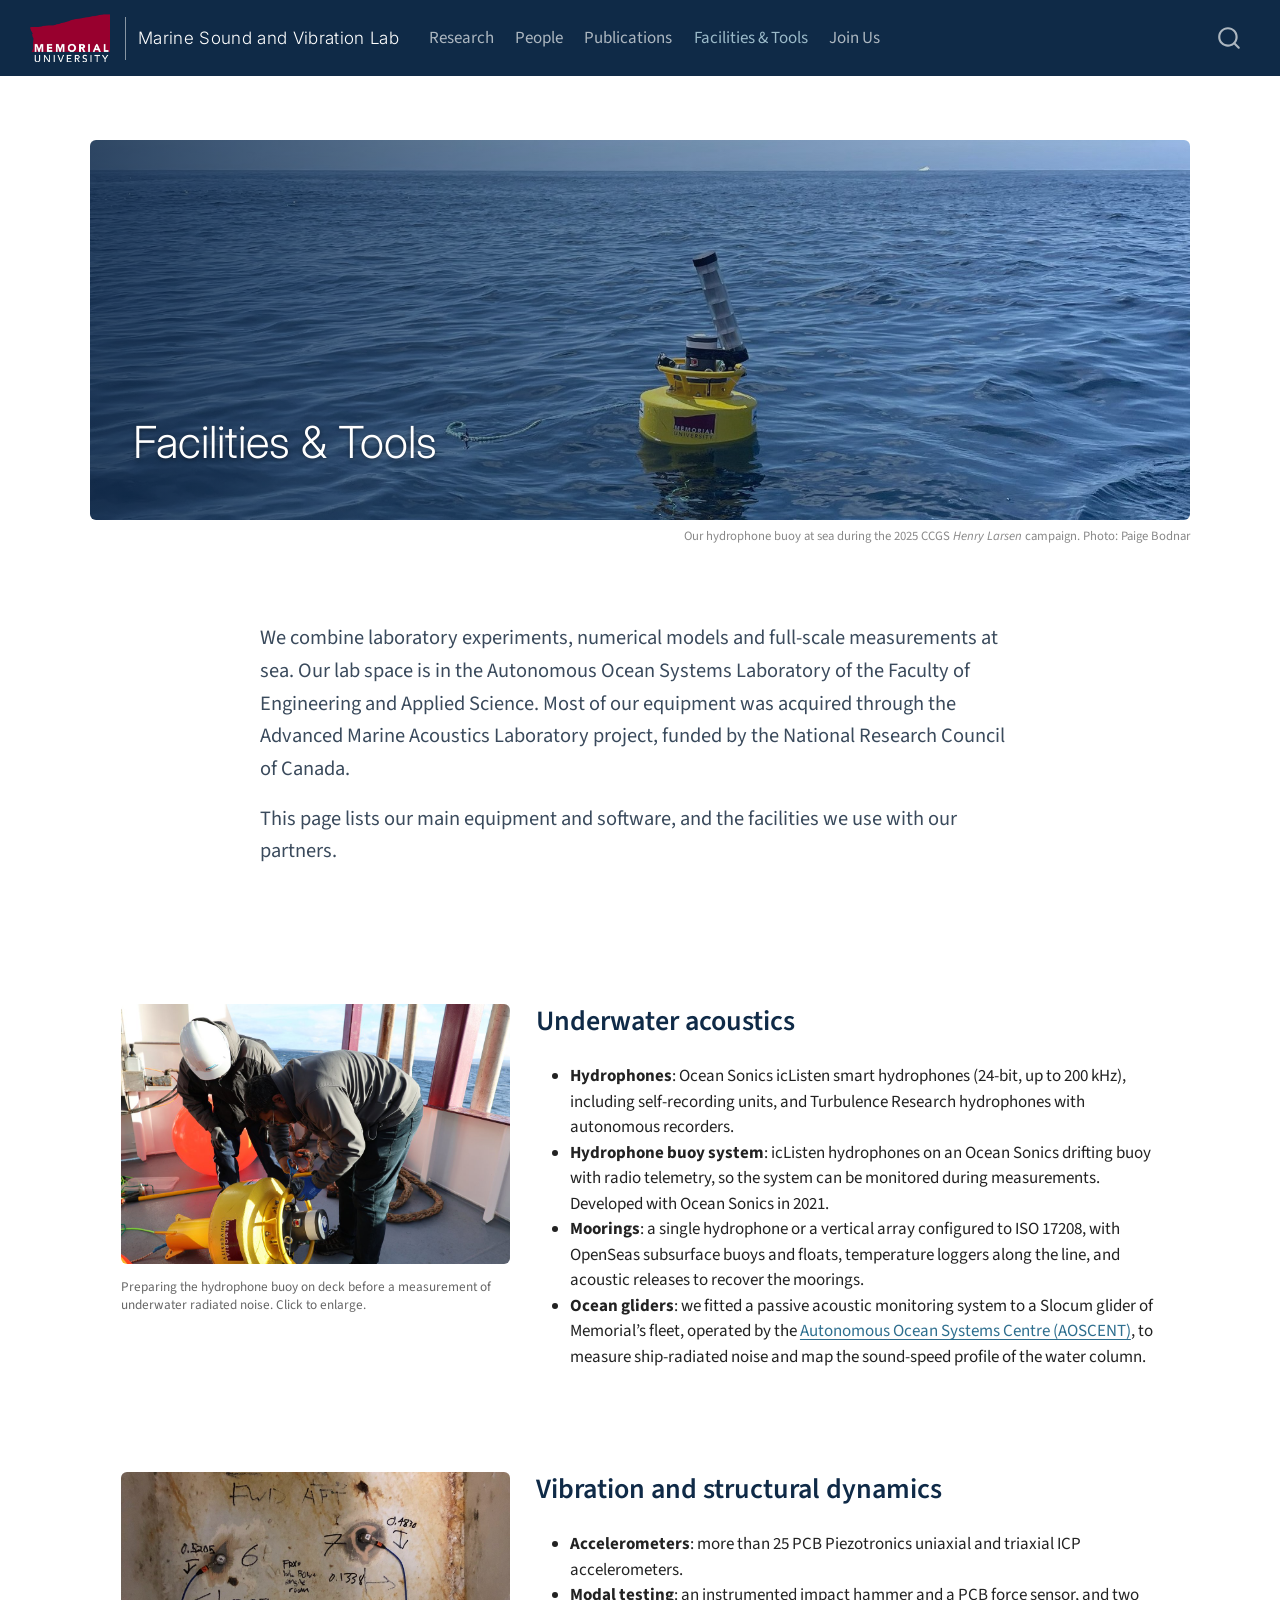
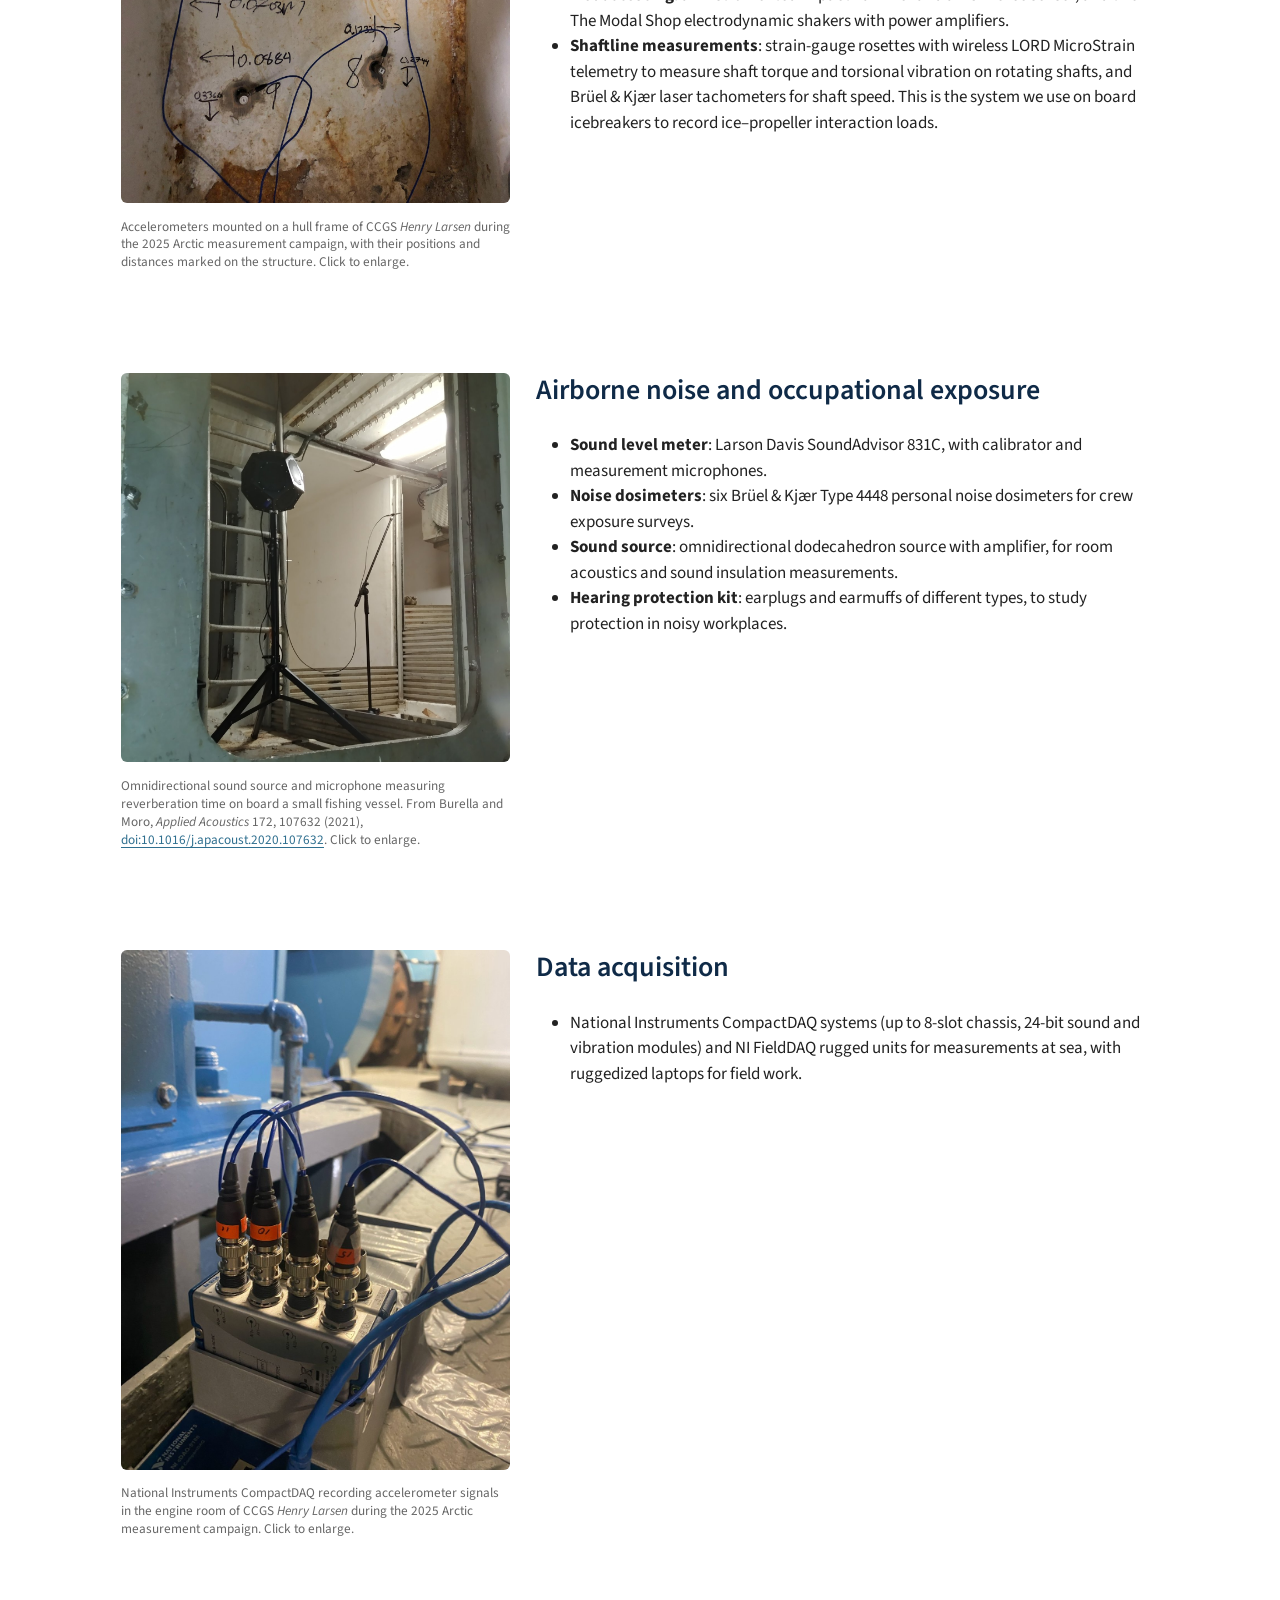
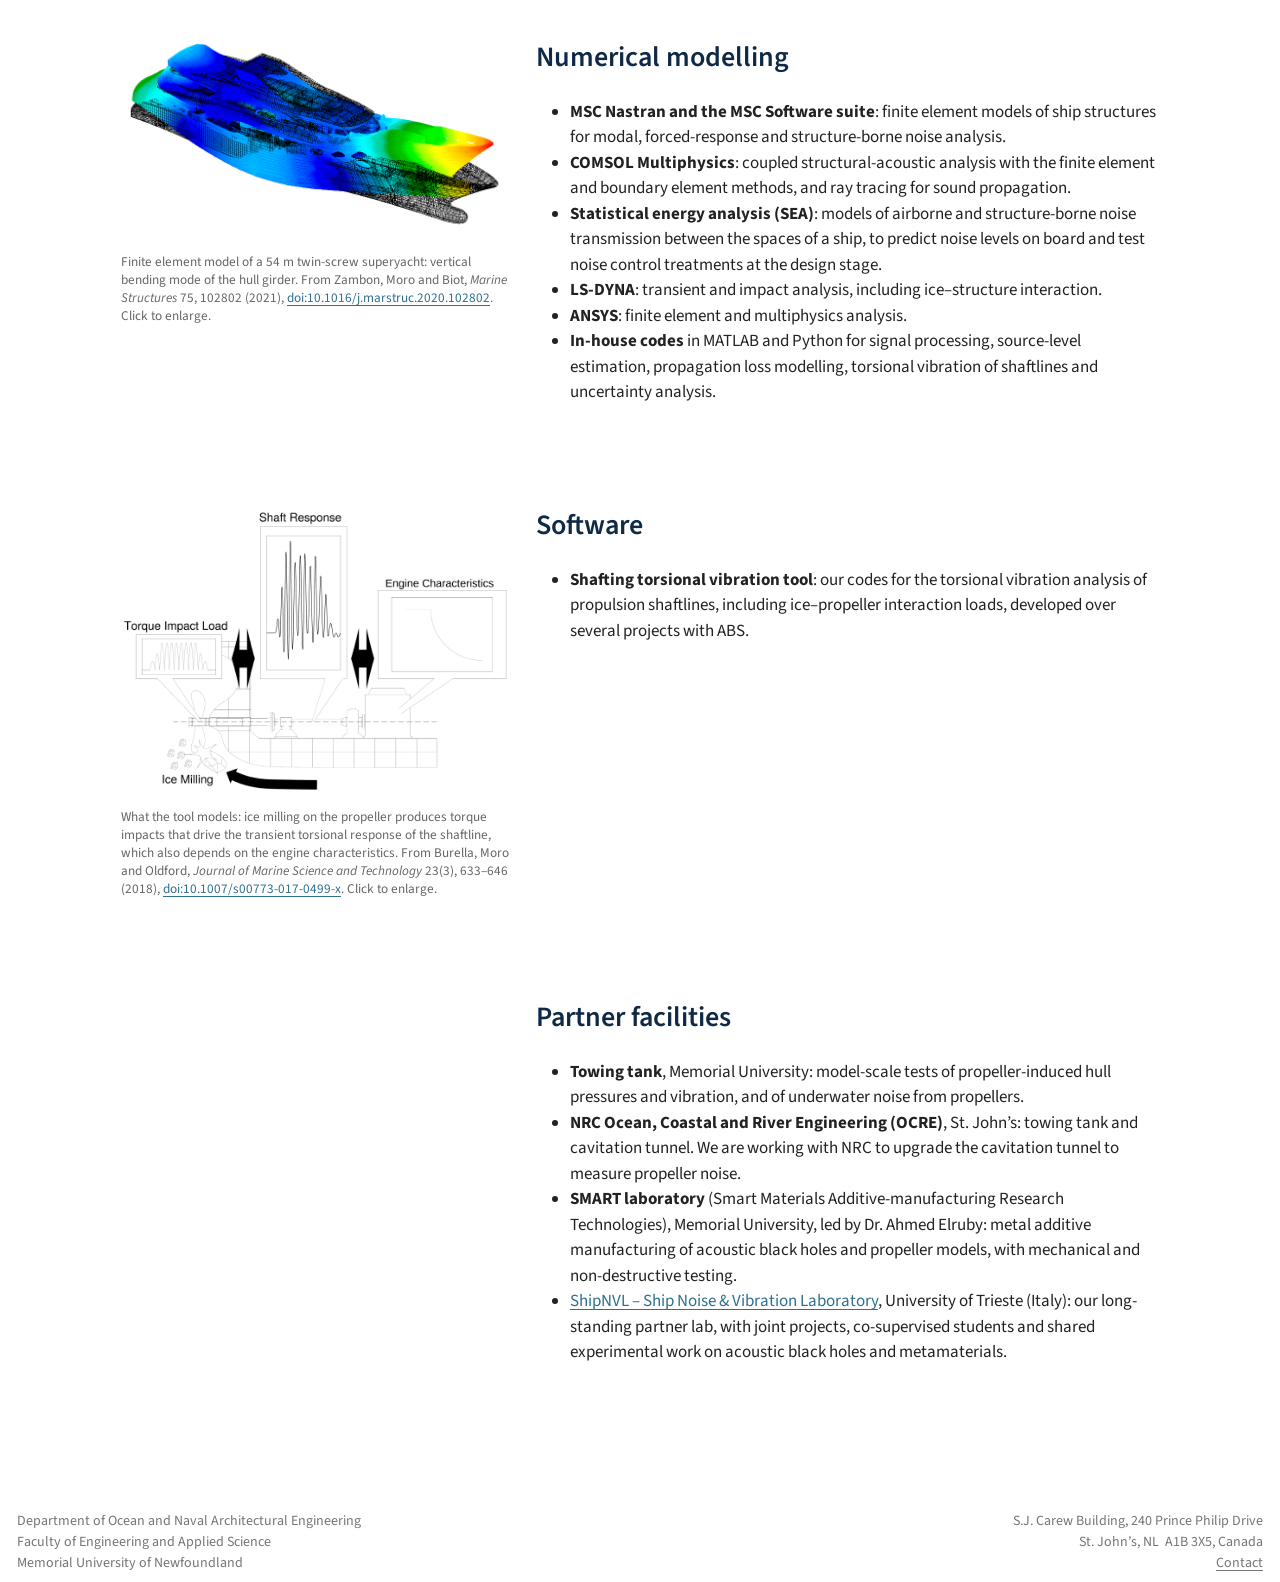
==== commit 30471537: "Built site for gh-pages" ====
--- a/facilities.html
+++ b/facilities.html
@@ -47,7 +47,7 @@
 <link href="site_libs/quarto-html/quarto-syntax-highlighting-63b5708e65d6cd79cd7618c58d0c21e7.css" rel="stylesheet" id="quarto-text-highlighting-styles">
 <script src="site_libs/bootstrap/bootstrap.min.js"></script>
 <link href="site_libs/bootstrap/bootstrap-icons.css" rel="stylesheet">
-<link href="site_libs/bootstrap/bootstrap-6a48e22c95ae61c254e69b6c2d046a17.min.css" rel="stylesheet" append-hash="true" id="quarto-bootstrap" data-mode="light">
+<link href="site_libs/bootstrap/bootstrap-5bdad053a77211c50b4e00e5c9e418b5.min.css" rel="stylesheet" append-hash="true" id="quarto-bootstrap" data-mode="light">
 <script src="site_libs/quarto-contrib/glightbox/glightbox.min.js"></script>
 <link href="site_libs/quarto-contrib/glightbox/glightbox.min.css" rel="stylesheet">
 <link href="site_libs/quarto-contrib/glightbox/lightbox.css" rel="stylesheet">
@@ -87,7 +87,7 @@
 
 <div id="quarto-search-results"></div>
   <header id="quarto-header" class="headroom fixed-top">
-    <nav class="navbar navbar-expand-lg " data-bs-theme="dark" aria-label="Site">
+    <nav class="navbar navbar-expand-xl " data-bs-theme="dark" aria-label="Site">
       <div class="navbar-container container-fluid">
       <div class="navbar-brand-container mx-auto">
     <a href="https://www.mun.ca" class="navbar-brand navbar-brand-logo">
